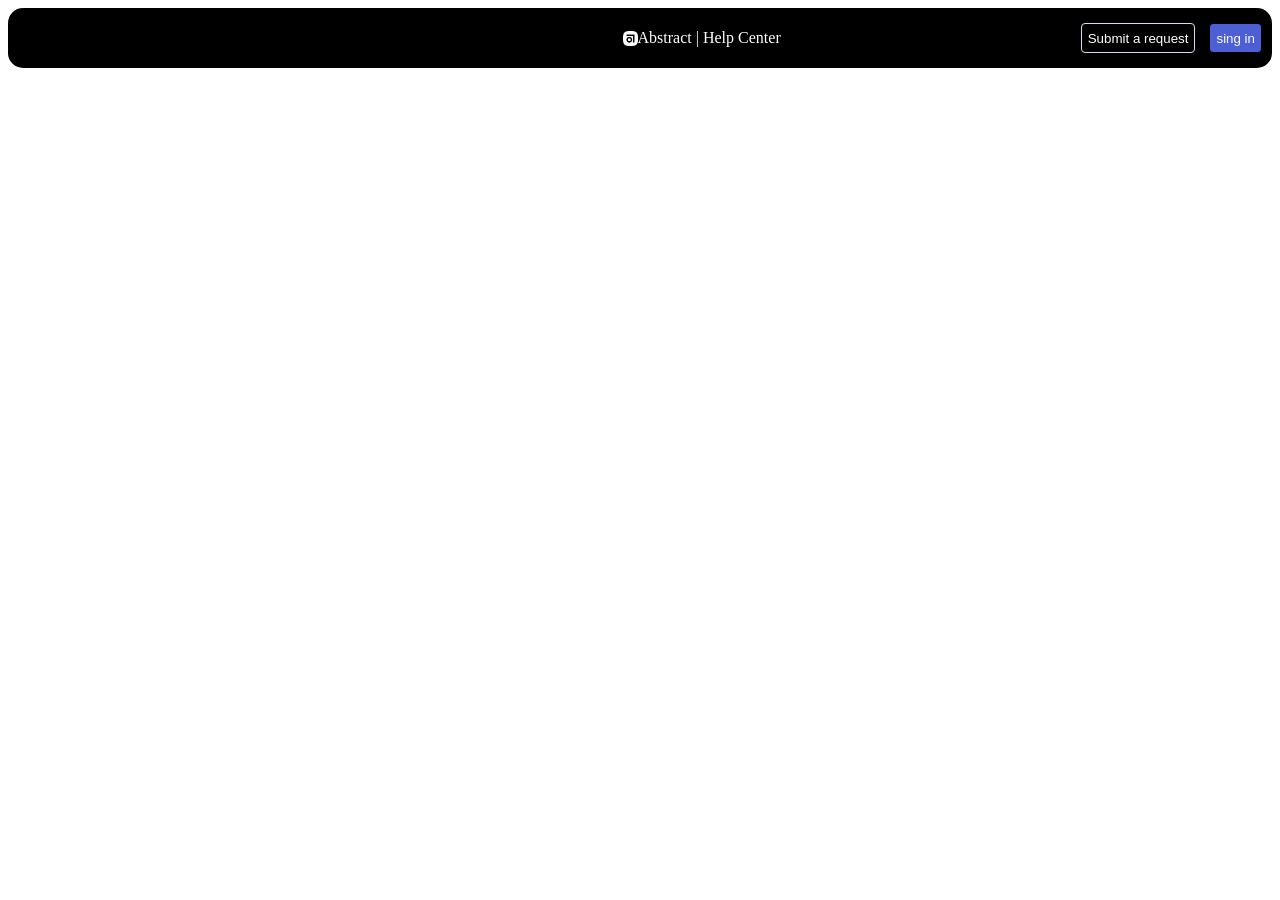
==== taklif.html @ 7a445a9f "add the root and header" ====
<!DOCTYPE html>
<html lang="en">
<head>
    <meta charset="UTF-8">
    <meta name="viewport" content="width=device-width, initial-scale=1.0">
    <title>N</title>
    <link rel="stylesheet" href="taklif.css">
</head>
<body>
    <header class="header">
        <section class="left">
            <img src="ایکون فوتر.png" alt="" class="icon-h">
            <p class="tozih-h">Abstract | Help Center</p>
            </section>
            <section>
            <button class="shafafiyat">Submit a request</button>
            <button class="color">sing in</button>
            </section>
    </header>
</body>
</html>
---- taklif.css ----
/* defining variables for color */
:root{
    --thebuttoncolor:#4c5fd5;
    --thewihtecolor:#ffff;
    --theblackcolor:#000;
    --thecolor: #dadbf1;
}
/* header  */
.header{
  background-color:var(--theblackcolor);  
  width: 100%;
  height: 60px;
  display: flex;
  flex-direction: row;
    align-items: center;
    justify-content: flex-end;
    border-radius: 15px;
}
.icon-h{
    width: 15px;
    height: 15px;
}
.tozih-h{
    color:var(--thewihtecolor);
}
.left{
    display: flex;
    justify-content: flex-start;
    align-items: center;
    margin-right: 300px;
}
button{
    margin-right:10px ;
    border-radius: 4px;
    color: var(--thewihtecolor);
    height: 30px;
}
.color{
    background-color: var(--thebuttoncolor);
    border: 1px solid var(--theblackcolor);
    
}
.shafafiyat{
    background-color: var(--theblackcolor);
    color: var(--thewihtecolor);
    border: 1px solid var(--thecolor);
}
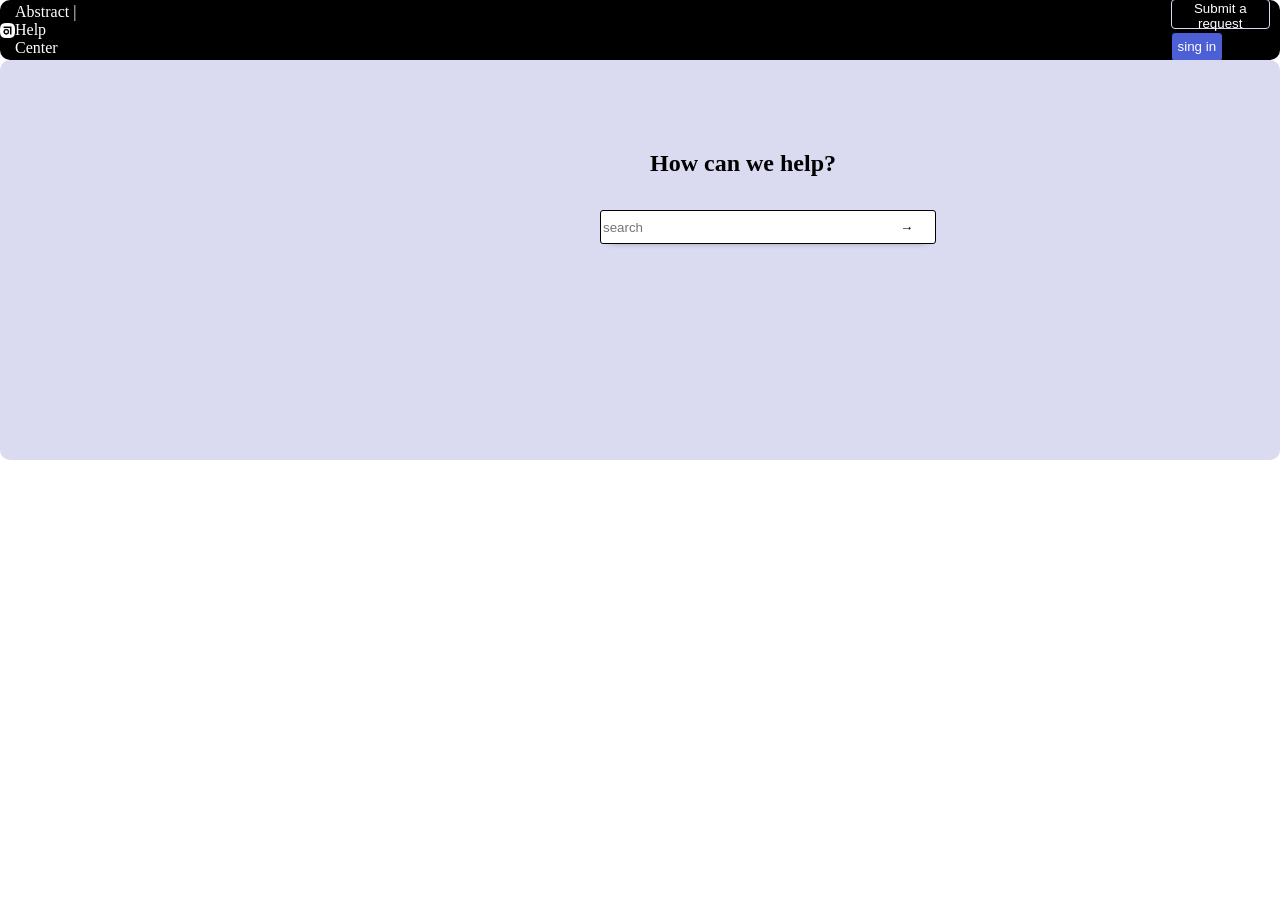
==== commit fde122b6: "Applying changes to previous commits, adding the site body and fixing problems in some parts." ====
--- a/taklif.html
+++ b/taklif.html
@@ -13,9 +13,16 @@
             <p class="tozih-h">Abstract | Help Center</p>
             </section>
             <section>
-            <button class="shafafiyat">Submit a request</button>
-            <button class="color">sing in</button>
+            <a href=""><button class="shafafiyat">Submit a request</button></a>
+            <a href=""></a><button class="color">sing in</button></a>
             </section>
     </header>
+    <section class="body">
+        <p><h1>How can we help?</h1></p>
+        <form action="">
+        <input type="text" placeholder="search" >
+        <button type="submit" class="flash">&rarr;</button>
+        </form>
+    </section>
 </body>
 </html>
--- a/taklif.css
+++ b/taklif.css
@@ -5,16 +5,22 @@
     --theblackcolor:#000;
     --thecolor: #dadbf1;
 }
+/* body */
+body{
+    padding: 0;
+    margin: 0;
+}
 /* header  */
 .header{
-  background-color:var(--theblackcolor);  
-  width: 100%;
-  height: 60px;
-  display: flex;
-  flex-direction: row;
+    background-color:var(--theblackcolor);  
+    width: 100%;
+    height: 60px;
+    display: flex;
+    flex-direction: row;
     align-items: center;
     justify-content: flex-end;
-    border-radius: 15px;
+    border-radius: 10px;
+    position: relative;
 }
 .icon-h{
     width: 15px;
@@ -27,7 +33,7 @@
     display: flex;
     justify-content: flex-start;
     align-items: center;
-    margin-right: 300px;
+    margin-right: 1080px;
 }
 button{
     margin-right:10px ;
@@ -38,10 +44,47 @@
 .color{
     background-color: var(--thebuttoncolor);
     border: 1px solid var(--theblackcolor);
-    
 }
 .shafafiyat{
     background-color: var(--theblackcolor);
     color: var(--thewihtecolor);
     border: 1px solid var(--thecolor);
-}+}
+/* body */
+.body{
+    background-color: var(--thecolor);
+    height: 400px;
+    position: relative;
+    border-radius: 10px;
+    top: -16px;
+}
+h1{
+    color: var(--theblackcolor);
+    display: flex;
+    justify-content: center;
+    margin-top: 0;
+    position: absolute;
+    top: 90px;
+    left: 650px;
+}
+input{
+    display: flex;
+    margin-left: 600px;
+    width: 330px;
+    height: 30px;
+    border: 1px solid var(--theblackcolor);
+    border-radius: 3px;
+    box-shadow: var(--theblackcolor) 0px 5px 10px -10px;
+    position: absolute;
+    top: 150px;
+}
+.flash{
+    color: var(--theblackcolor);
+    border: none;
+    background-color: var(--thewihtecolor);
+    position: absolute;
+    left: 900px;
+    padding: 0;
+    height: 0px;
+    top: 160px;
+}
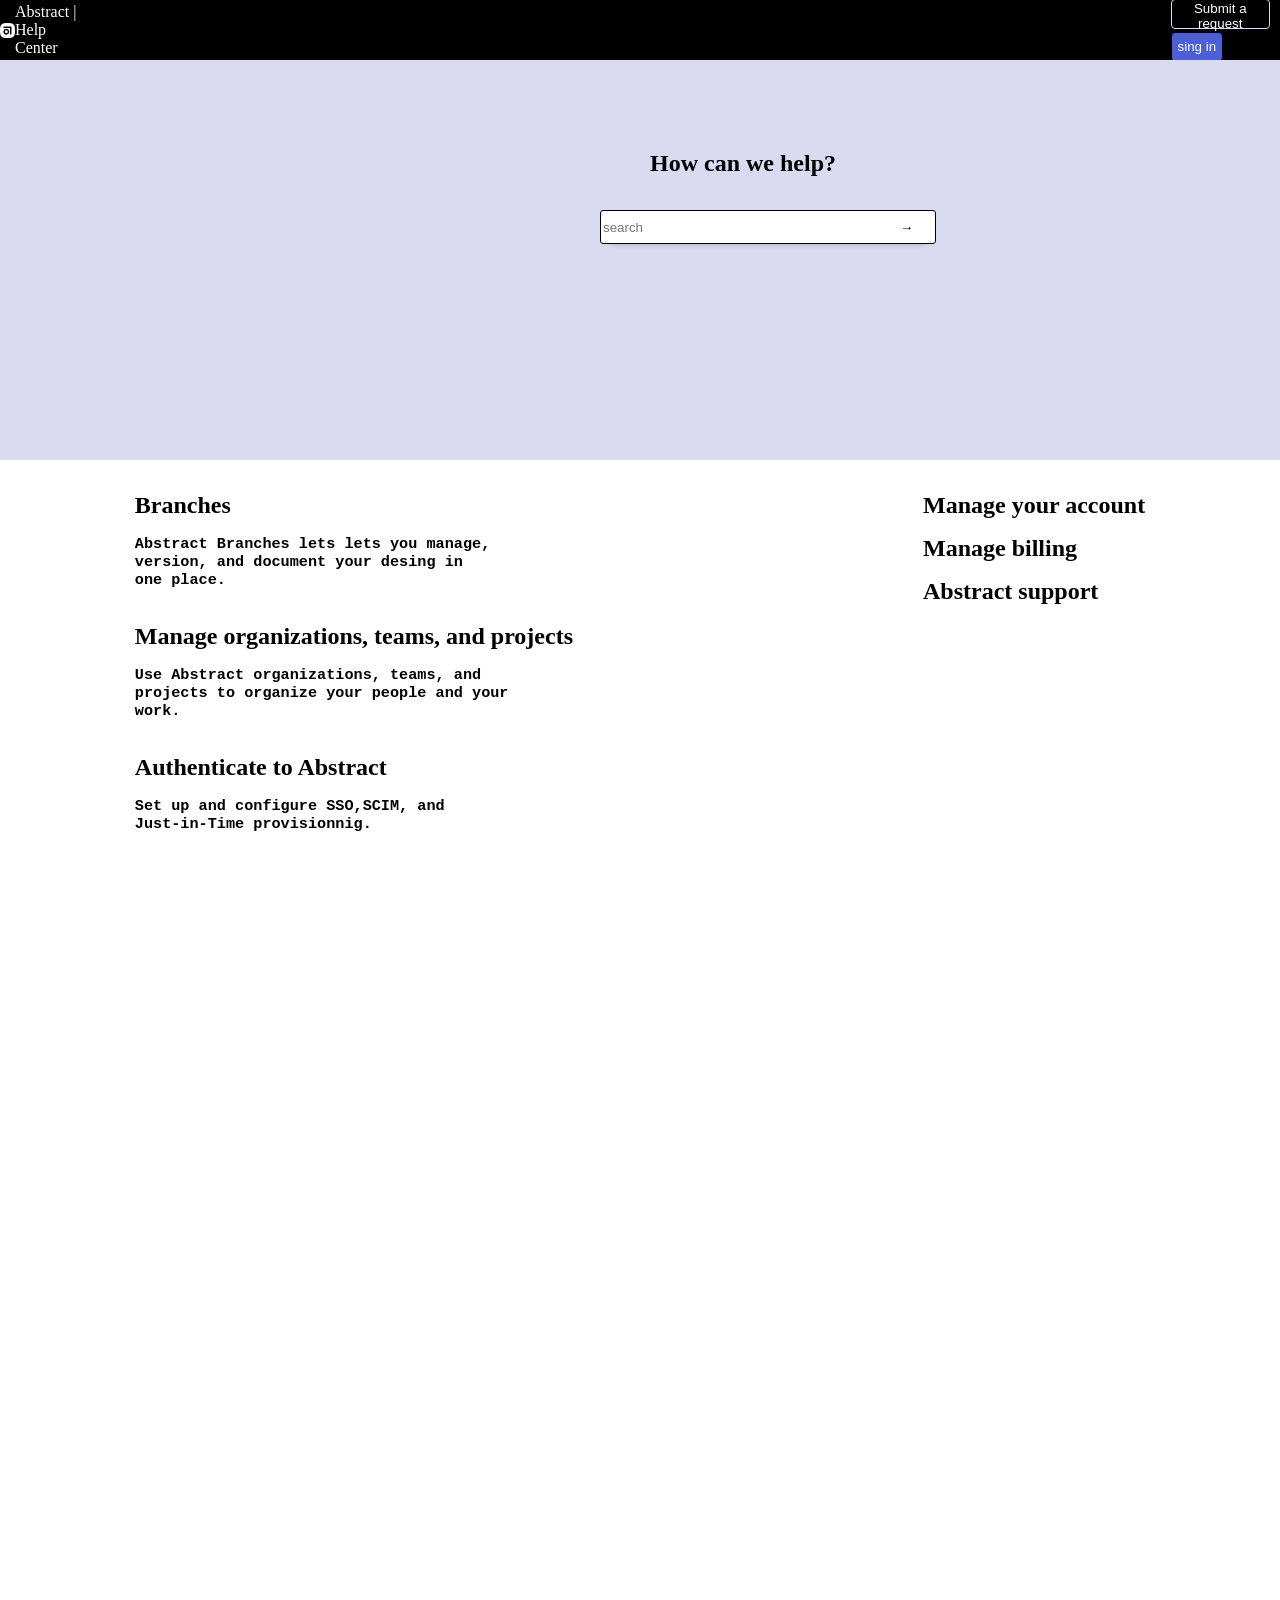
==== commit 134116e0: "Add a description section on the left" ====
--- a/taklif.html
+++ b/taklif.html
@@ -24,5 +24,51 @@
         <button type="submit" class="flash">&rarr;</button>
         </form>
     </section>
+    <section class="body2">
+        <section>
+        <p>
+            <h2>Branches</h2>
+            <p><h3><pre>
+Abstract Branches lets lets you manage,
+version, and document your desing in 
+one place.
+            </pre></h3></p>
+        </p>
+         <p>
+            <h2>Manage organizations, teams, and projects</h2>
+           <p><h3><pre>
+Use Abstract organizations, teams, and 
+projects to organize your people and your
+work.
+            </pre></h3></p>
+        </p>
+         <p>
+            <h2>Authenticate to Abstract</h2>
+            <p><h3><pre>
+Set up and configure SSO,SCIM, and
+Just-in-Time provisionnig.
+            </pre></h3></p>
+        </p>
+        </section>
+        <section>
+        <p>
+            <h2>Manage your account</h2>
+        </p>
+        <p>
+            <h2>Manage billing</h2>
+        </p>
+        <p>
+            <h2>Abstract support</h2>
+        </p>
+        </section>
+    </section>
+    <section class="icons">
+        <img src="" alt="">
+        <img src="" alt="">
+        <img src="" alt="">
+        <img src="" alt="">
+        <img src="" alt="">
+        <img src="" alt="">
+    </section>
 </body>
 </html>
--- a/taklif.css
+++ b/taklif.css
@@ -19,7 +19,6 @@
     flex-direction: row;
     align-items: center;
     justify-content: flex-end;
-    border-radius: 10px;
     position: relative;
 }
 .icon-h{
@@ -55,7 +54,6 @@
     background-color: var(--thecolor);
     height: 400px;
     position: relative;
-    border-radius: 10px;
     top: -16px;
 }
 h1{
@@ -88,3 +86,18 @@
     height: 0px;
     top: 160px;
 }
+/* body2 */
+.body2{
+    background-color:var(--thewihtecolor);
+    display: flex;
+    align-items: baseline;
+    gap: 350px;
+    justify-content: center;
+    height: 1500px;
+}
+h2{
+    margin: 0;
+}
+h3{
+    margin: 0;
+}
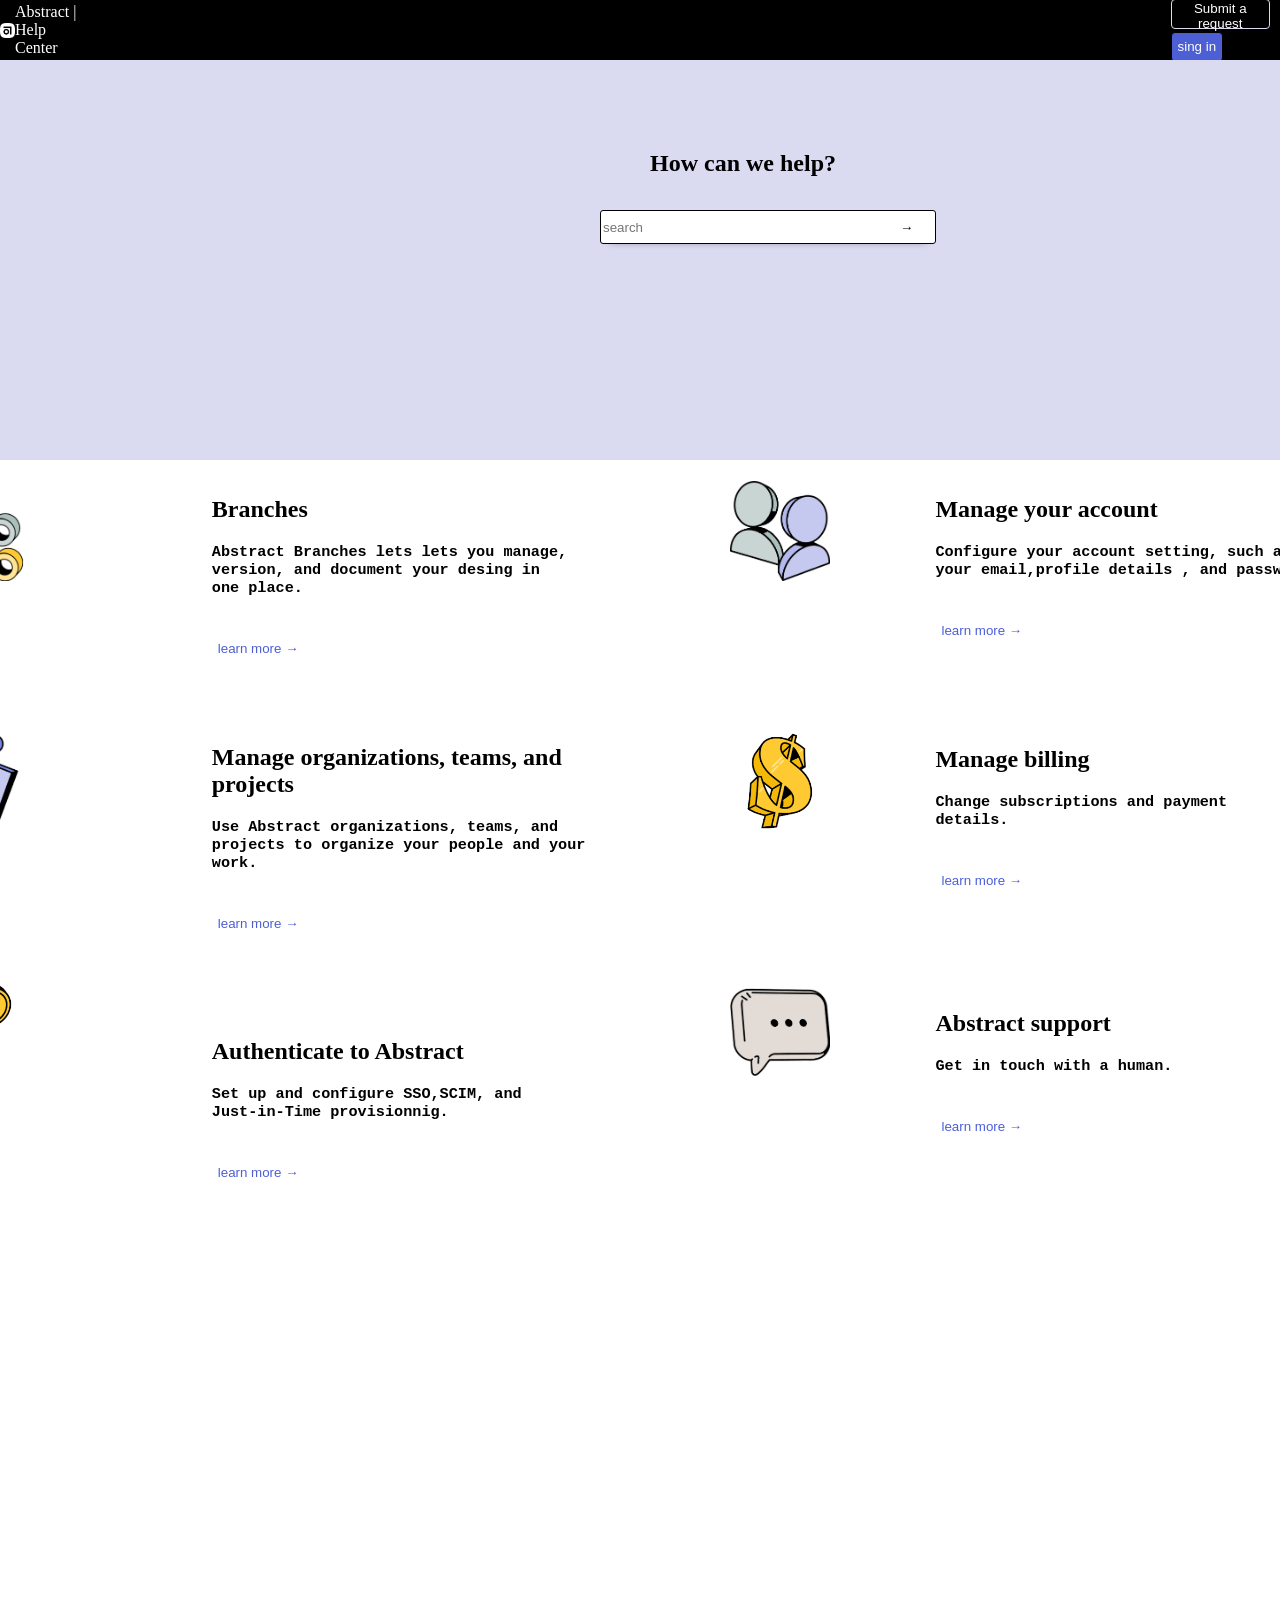
==== commit b64d9835: "Add the next section of the page, add images and icons, and add text." ====
--- a/taklif.html
+++ b/taklif.html
@@ -13,7 +13,7 @@
             <p class="tozih-h">Abstract | Help Center</p>
             </section>
             <section>
-            <a href=""><button class="shafafiyat">Submit a request</button></a>
+            <a href=""><button class="shafafiyat" type="submit">Submit a request</button></a>
             <a href=""></a><button class="color">sing in</button></a>
             </section>
     </header>
@@ -33,42 +33,63 @@
 version, and document your desing in 
 one place.
             </pre></h3></p>
+            <button class="learnmore-l">learn more &rarr;</button>
         </p>
          <p>
-            <h2>Manage organizations, teams, and projects</h2>
+            <h2 class="l-2">Manage organizations, teams, and projects</h2>
            <p><h3><pre>
 Use Abstract organizations, teams, and 
 projects to organize your people and your
 work.
             </pre></h3></p>
+            <button class="learnmore-l">learn more &rarr;</button>
         </p>
          <p>
-            <h2>Authenticate to Abstract</h2>
+            <h2 class="l-3 key">Authenticate to Abstract</h2>
             <p><h3><pre>
 Set up and configure SSO,SCIM, and
 Just-in-Time provisionnig.
             </pre></h3></p>
+            <button class="learnmore-l">learn more &rarr;</button>
         </p>
         </section>
         <section>
         <p>
             <h2>Manage your account</h2>
+            <p><h3><pre>
+Configure your account setting, such as 
+your email,profile details , and password.
+            </pre></h3></p>
+            <button class="learnmore-r"> learn more &rarr;</button>
         </p>
         <p>
-            <h2>Manage billing</h2>
+            <h2 class="l-2 mony">Manage billing</h2>
+            <p><h3><pre>
+Change subscriptions and payment
+details. 
+            </pre></h3></p>
+            <button class="learnmore-r"> learn more &rarr;</button>
         </p>
         <p>
-            <h2>Abstract support</h2>
+            <h2 class="l-3 chat">Abstract support</h2>
+            <p><h3><pre>
+Get in touch with a human.
+            </pre></h3></p>
+            <button class="learnmore-r"> learn more &rarr;</button>
         </p>
         </section>
-    </section>
-    <section class="icons">
-        <img src="" alt="">
-        <img src="" alt="">
-        <img src="" alt="">
-        <img src="" alt="">
-        <img src="" alt="">
-        <img src="" alt="">
+        <section>
+        <section class="i-l">
+        <img src="عکس برنچ.png" alt="">
+        <img src="عکس پازل.pngاصلی.png" alt="">
+        <img src="کلید اصلی.png" alt="">
+        </section>
+        <section class="i-r">
+        <img src="عکس ادمک.png" alt="">
+        <img src="دلار.png" alt="">
+        <img src="عکس چت اصلی.png" alt="">
+        </section>
+        </section>
     </section>
 </body>
 </html>
--- a/taklif.css
+++ b/taklif.css
@@ -94,10 +94,65 @@
     gap: 350px;
     justify-content: center;
     height: 1500px;
+    left: 300px;
+    position: relative;
 }
-h2{
-    margin: 0;
+.top{
+    margin-top: 40px;
+    margin-bottom: 20px;
 }
-h3{
-    margin: 0;
-}+.space{
+    margin-top: 40px;
+}
+img{
+    width: 100px;
+    height: 100px;
+    margin-right: 700;
+}
+.i-r{
+    right: 100px;
+    position: absolute;
+    display: flex;
+    align-items: center;
+    flex-direction: column;
+    gap: 150px;
+    right: 750px;
+    top: 5px;
+}
+.i-l{
+    right: 1000px;
+    position: absolute;
+    display: flex;
+    align-items: center;
+    flex-direction: column;
+    gap: 150px;
+    right: 1550px;
+    top: 5px;
+}
+.l-2{
+    margin-top: 80px;
+    margin-bottom: 20px;
+}
+.l-3{
+    margin-top: 150px;
+}
+.chat{
+    margin-top: 115px;
+}
+.key{
+    margin-top:100px ;
+}
+.mony{
+    margin-top:100px ;
+}
+.learnmore-r{
+   background-color: var(--thewihtecolor);
+   border:none;
+   color: var(--thebuttoncolor);
+}
+.learnmore-l{
+    background-color: var(--thewihtecolor);
+    border:none;
+    color: var(--thebuttoncolor);
+}
+
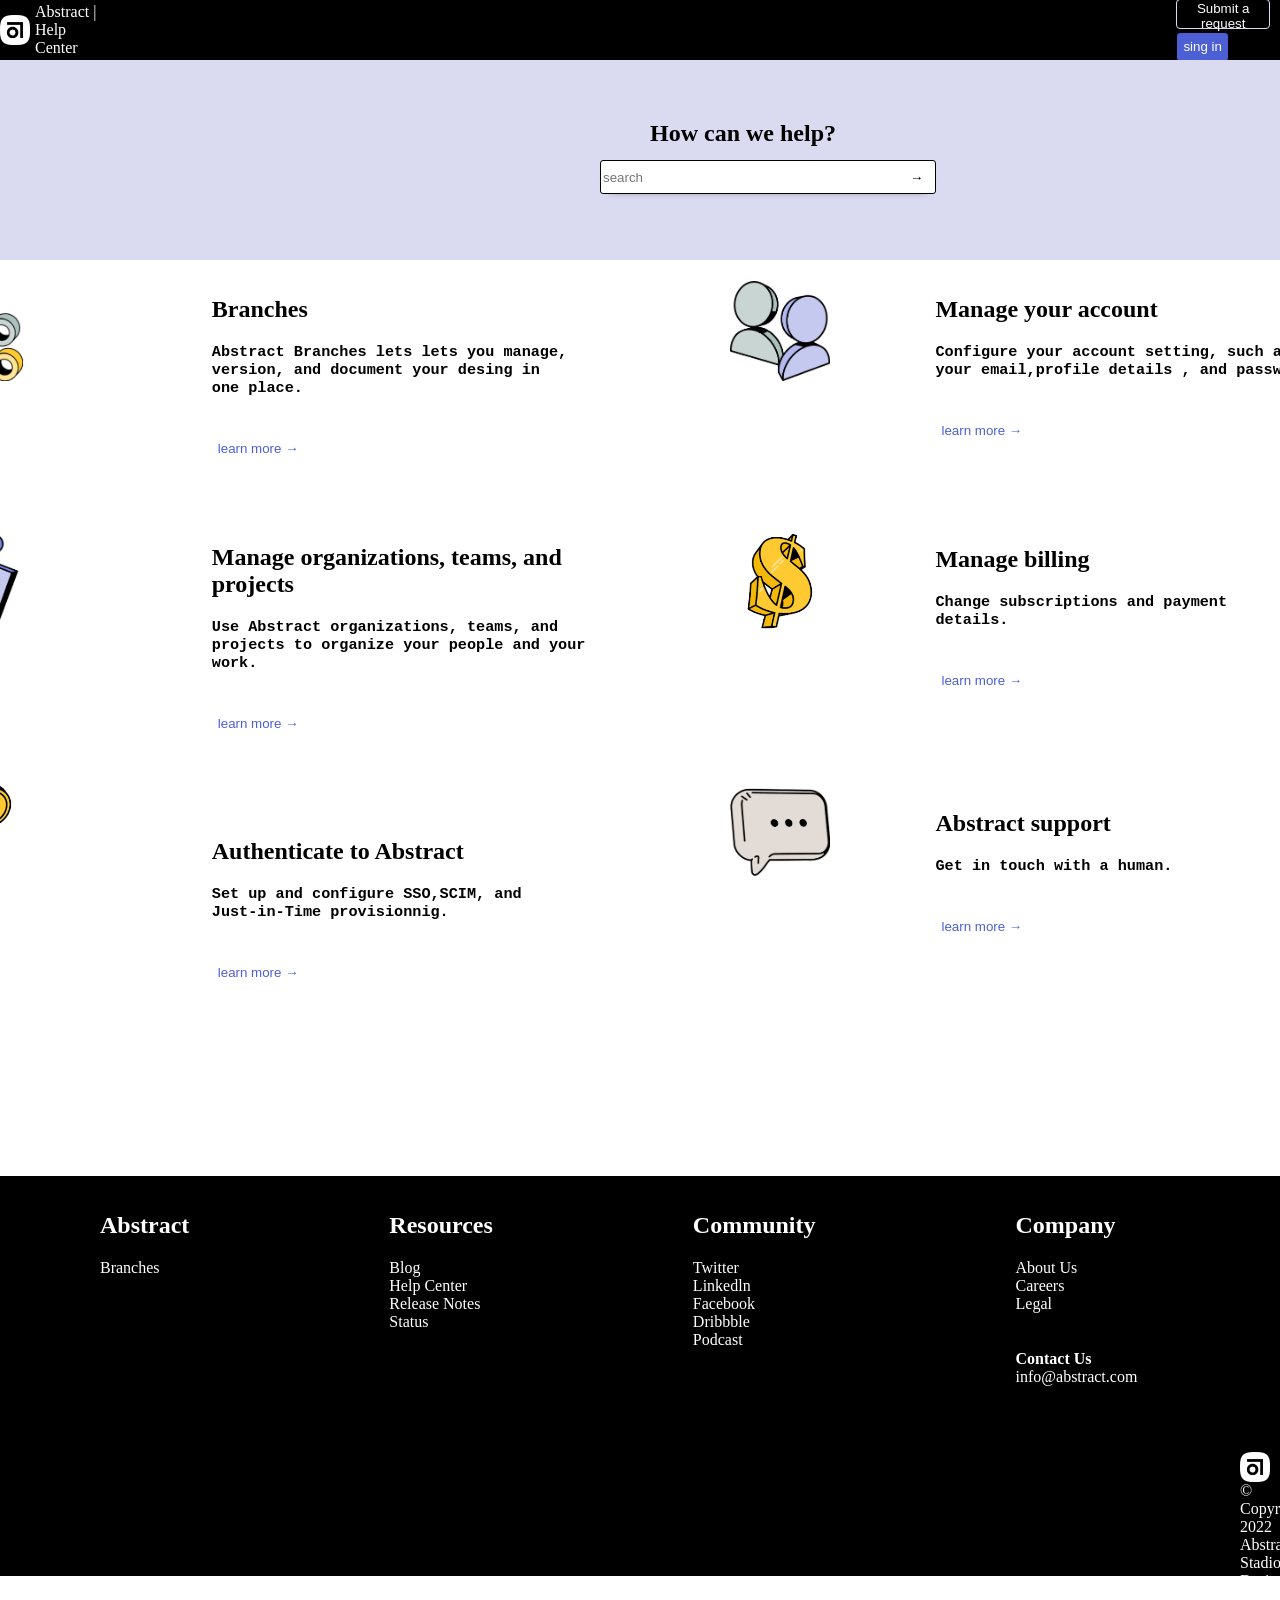
==== commit 4cc2ee4a: "Add a footer to the bottom of the site and change the size of the side and corner icons of the page " ====
--- a/taklif.html
+++ b/taklif.html
@@ -91,5 +91,54 @@
         </section>
         </section>
     </section>
+    <section>
+        <footer>
+            <section>
+            <ol>
+                <li><h2>Abstract</h2></li>
+                <li>Branches</li>
+            </ol>
+            </section>
+            <section>
+            <ol>
+                <li><h2>Resources</h2></li>
+                <li>Blog</li>
+                <li>Help Center</li>
+                <li>Release Notes</li>
+                <li>Status</li>
+            </ol>
+            </section>
+            <section>
+            <ol>
+                <li><h2>Community</h2></li>
+                <li>Twitter</li>
+                <li>Linkedln</li>
+                <li>Facebook</li>
+                <li>Dribbble</li>
+                <li>Podcast</li>
+            </ol>
+            </section>
+            <section>
+            <ol>
+                <li><h2>Company</h2></li>
+                <li>About Us</li>
+                <li>Careers</li>
+                <li>Legal</li>
+            </ol>
+            <ol>
+                <li><h4>Contact Us</h4></li>
+                <li>info@abstract.com</li>
+            </ol>
+            <section class="footer">
+                <ol>
+                    <li><img src="ایکون فوتر.png" alt="" class="icon-f"></li>
+                    <li>© Copyright 2022</li>
+                    <li>Abstract Stadio Desing, inc.</li>
+                    <li>All rights reserved</li>
+                </ol>
+            </section>
+            </section>
+        </footer>
+    </section>
 </body>
 </html>
--- a/taklif.css
+++ b/taklif.css
@@ -22,8 +22,9 @@
     position: relative;
 }
 .icon-h{
-    width: 15px;
-    height: 15px;
+    width: 30px;
+    height: 30px;
+    margin-right: 5px;
 }
 .tozih-h{
     color:var(--thewihtecolor);
@@ -52,7 +53,7 @@
 /* body */
 .body{
     background-color: var(--thecolor);
-    height: 400px;
+    height: 200px;
     position: relative;
     top: -16px;
 }
@@ -62,7 +63,7 @@
     justify-content: center;
     margin-top: 0;
     position: absolute;
-    top: 90px;
+    top: 60px;
     left: 650px;
 }
 input{
@@ -74,17 +75,17 @@
     border-radius: 3px;
     box-shadow: var(--theblackcolor) 0px 5px 10px -10px;
     position: absolute;
-    top: 150px;
+    top: 100px;
 }
 .flash{
     color: var(--theblackcolor);
     border: none;
     background-color: var(--thewihtecolor);
     position: absolute;
-    left: 900px;
+    left: 910px;
     padding: 0;
     height: 0px;
-    top: 160px;
+    top: 110px;
 }
 /* body2 */
 .body2{
@@ -93,7 +94,7 @@
     align-items: baseline;
     gap: 350px;
     justify-content: center;
-    height: 1500px;
+    height: 900px;
     left: 300px;
     position: relative;
 }
@@ -155,4 +156,33 @@
     border:none;
     color: var(--thebuttoncolor);
 }
-
+/* footer */
+footer{
+    background-color: var(--theblackcolor);
+    width: 100%;
+    height: 400px;
+    position:relative;
+    display: flex;
+}
+ol{
+    margin-right: 100px;
+    margin-left: 60px;
+}
+li{
+    color: var(--thewihtecolor);
+    list-style-type: none;
+    display: flex;
+}
+h4{
+    margin-bottom: 0;
+}
+/* سمت راست footer  */
+.footer{
+    position: absolute;
+    left: 1140px;
+    top: 260px;
+}
+.icon-f{
+    width: 30px;
+    height: 30px;
+}
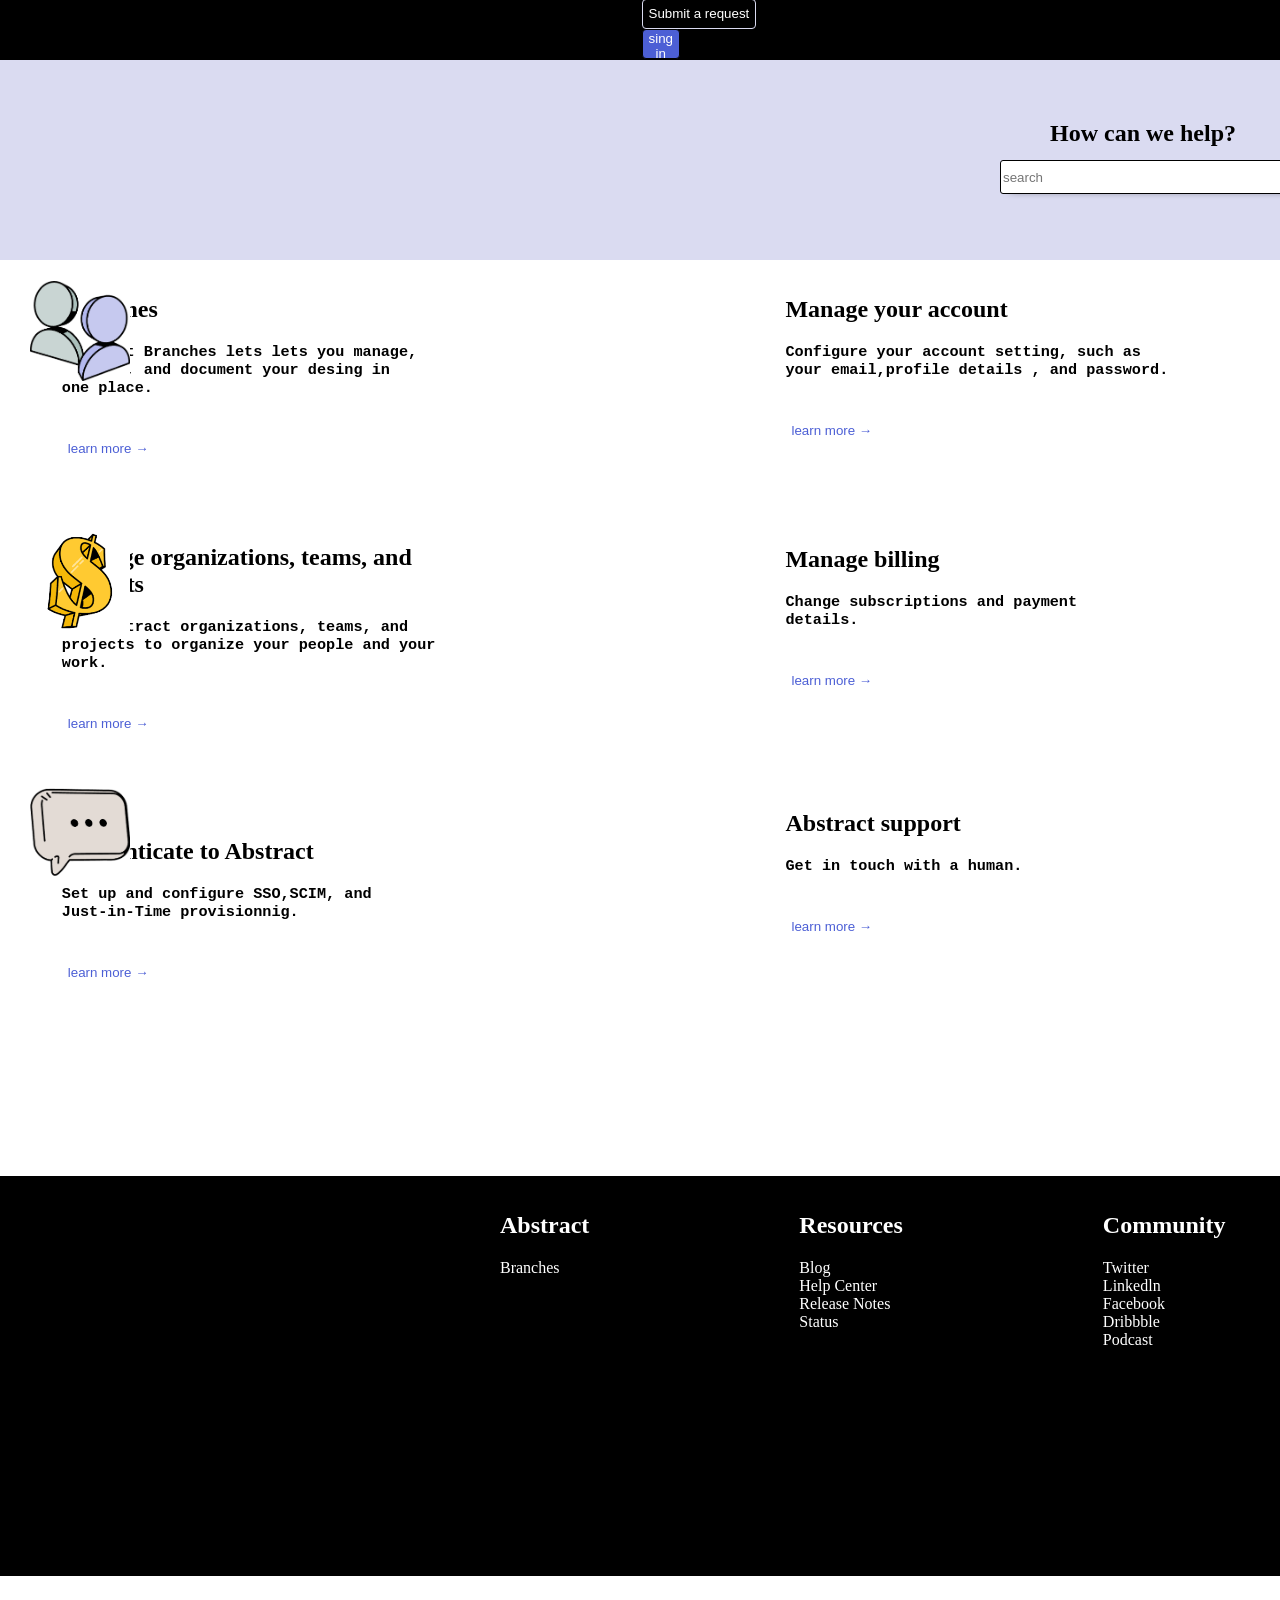
==== commit e1ab409c: "responsive 2560px" ====
--- a/taklif.html
+++ b/taklif.html
@@ -93,13 +93,13 @@
     </section>
     <section>
         <footer>
-            <section>
+            <section class="a">
             <ol>
                 <li><h2>Abstract</h2></li>
                 <li>Branches</li>
             </ol>
             </section>
-            <section>
+            <section class="r">
             <ol>
                 <li><h2>Resources</h2></li>
                 <li>Blog</li>
@@ -108,7 +108,7 @@
                 <li>Status</li>
             </ol>
             </section>
-            <section>
+            <section class="c">
             <ol>
                 <li><h2>Community</h2></li>
                 <li>Twitter</li>
@@ -118,7 +118,7 @@
                 <li>Podcast</li>
             </ol>
             </section>
-            <section>
+            <section class="g">
             <ol>
                 <li><h2>Company</h2></li>
                 <li>About Us</li>
--- a/taklif.css
+++ b/taklif.css
@@ -186,3 +186,40 @@
     width: 30px;
     height: 30px;
 }
+/* responsive */
+@media screen and (max-width:2560px) {
+.color{
+    margin-right: 600px;
+}
+.shafafiyat{
+    margin-right: 10px;
+}
+.tozih-h{
+    margin-right: 200px;
+}
+h1{
+    margin-left: 400px;
+}
+input{
+    margin-left: 1000px;
+}
+.flash{
+    margin-left: 400px;
+}
+.i-l{
+margin-right: 400px;
+}
+.i-r{
+    margin-right: 400px;
+}
+.body2{
+    margin-right: 300px;
+}
+.footer{
+    margin-left: 500px;
+}
+.a{
+    margin-right: 10px;
+    margin-left: 400px;
+}
+}
